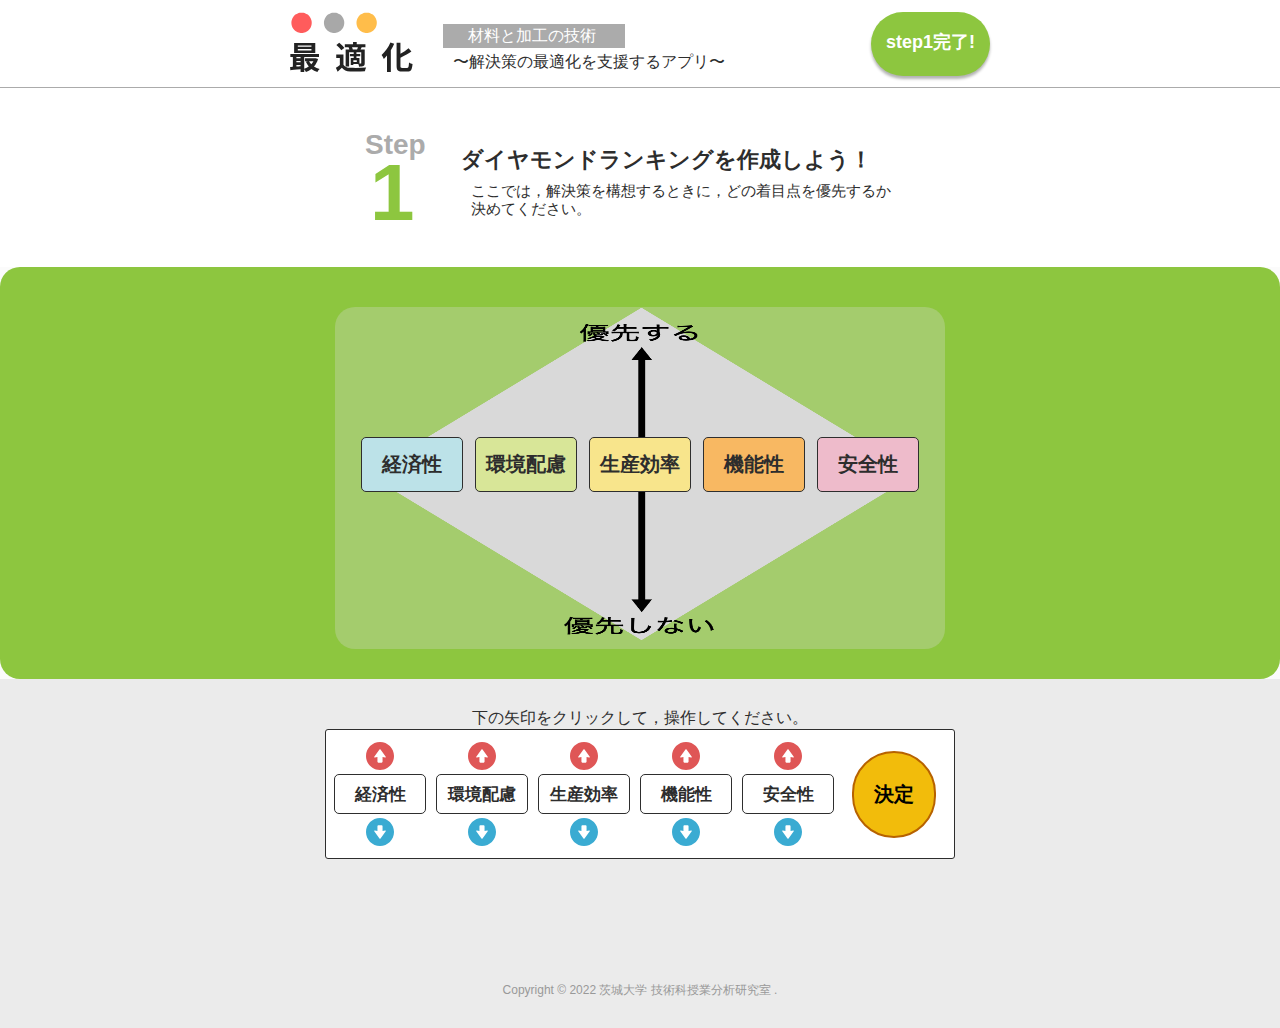
==== make_dia.html @ c6b3243c "Update make_dia.html" ====
<!DOCTYPE html>
<html lang="en">
<head>
    <meta charset="UTF-8">
    <meta http-equiv="X-UA-Compatible" content="IE=edge">
    <meta name="viewport" content="width=device-width, initial-scale=1.0">
    <title>TechApp</title>
    <link rel="stylesheet" href="sass/com_dia.css">
    <link rel="stylesheet" href="sass/make_dia.css">
</head>

<body>
    <header class="header">
        <div class="container">
            <div class="logo_area">
                <a href="./index.html"><img height="60px" src="./image/logo.svg" alt="最適化"></a>
                <div class="top_message">
                    <p class="naiyou_a">材料と加工の技術</p>
                    <p>〜解決策の最適化を支援するアプリ〜</p>
                </div>
            </div>
            <a href="./index.html" class="button_start">step1完了!</a>
        </div>
    </header>


    <main>
        <!-- 説明 -->
        <div class="explain">
            <div class="container">
                <div class="explain_area">
                    <div class="step_number">
                        <h3>Step</h3>
                        <div class="number">1</div>
                    </div>
                    <div class="step_message">
                        <h2>ダイヤモンドランキングを作成しよう！</h2>
                        <p>ここでは，解決策を構想するときに，どの着目点を優先するか決めてください。</p>
                    </div>
                </div>
            </div>
        </div>
        <!-- 説明終了 -->

        <!-- ダイヤモンド表示 -->
        <div class="rank_show">
            <div class="container">
                <div class="dia">
                    <div class="ranking">
                        <div class="rank1_items"></div>
                        <div class="rank2_items"></div>
                        <div class="rank3_items">
                            <h4 style="background-color:#bce2e8" id="keizai">経済性</h4>
                            <h4 style="background-color:#d8e698" id="kankyou">環境配慮</h4>
                            <h4 style="background-color:#f8e58c" id="kouritu">生産効率</h4>
                            <h4 style="background-color:#f8b862" id="kinou">機能性</h4>
                            <h4 style="background-color:#eebbcb" id="anzen">安全性</h4>
                        </div>
                        <div class="rank4_items"></div>
                        <div class="rank5_items"></div>
                    </div>
                </div>
                </div>
            </div>
        </div>

        <div class="rank_ope">
            <div class="continer">

                <div class="ope_box_exp">
                    <div class="message"><p>下の矢印をクリックして，操作してください。</p></div>
                </div>

                <div class="ope_box">
                    <div class="ope_area">
                        <div class="ope_buttons">
                            <button id="kei_up"><img src="./image/up.svg" alt="アップボタン"></button>
                            <h4 >経済性</h4>
                            <button id="kei_down"><img src="./image/down.svg" alt="ダウンボタン"></button>
                        </div>
                        <div class="ope_buttons">
                            <button id="kan_up"><img src="./image/up.svg" alt="アップボタン"></button>
                            <h4>環境配慮</h4>
                            <button id="kan_down"><img src="./image/down.svg" alt="ダウンボタン"></button>
                        </div>
                        <div class="ope_buttons">
                            <button id="kou_up"><img src="./image/up.svg" alt="アップボタン"></button>
                            <h4>生産効率</h4>
                            <button id="kou_down"><img src="./image/down.svg" alt="ダウンボタン"></button>
                        </div>
                        <div class="ope_buttons">
                            <button id="ki_up"><img src="./image/up.svg" alt="アップボタン"></button>
                            <h4>機能性</h4>
                            <button id="ki_down"><img src="./image/down.svg" alt="ダウンボタン"></button>
                        </div>
                        <div class="ope_buttons">
                            <button id="an_up"><img src="./image/up.svg" alt="アップボタン"></button>
                            <h4>安全性</h4>
                            <button id="an_down"><img src="./image/down.svg" alt="ダウンボタン"></button>
                        </div>
                    </div>
                    <div class="button_area">
                        <button class="decide">決定</button>
                    </div>
                </div>
            </div>
        </div>


        <!-- ダイヤモンド操作 -->

    </main>


    <footer class="footer">
        <p>Copyright © 2022 茨城大学 技術科授業分析研究室 .</p>
    </footer>

    <script src="./jquery-3.6.1.min.js"></script>
    <script src="./make_dia.js"></script>


</body>
---- sass/com_dia.css ----
/*! normalize.css v8.0.1 | MIT License | github.com/necolas/normalize.css */
/* Document
   ========================================================================== */
/**
 * 1. Correct the line height in all browsers.
 * 2. Prevent adjustments of font size after orientation changes in iOS.
 */
html {
  line-height: 1.15; /* 1 */
  -webkit-text-size-adjust: 100%; /* 2 */
}

/* Sections
   ========================================================================== */
/**
 * Remove the margin in all browsers.
 */
body {
  margin: 0;
}

/**
 * Render the `main` element consistently in IE.
 */
main {
  display: block;
}

/**
 * Correct the font size and margin on `h1` elements within `section` and
 * `article` contexts in Chrome, Firefox, and Safari.
 */
h1 {
  font-size: 2em;
  margin: 0.67em 0;
}

/* Grouping content
   ========================================================================== */
/**
 * 1. Add the correct box sizing in Firefox.
 * 2. Show the overflow in Edge and IE.
 */
hr {
  box-sizing: content-box; /* 1 */
  height: 0; /* 1 */
  overflow: visible; /* 2 */
}

/**
 * 1. Correct the inheritance and scaling of font size in all browsers.
 * 2. Correct the odd `em` font sizing in all browsers.
 */
pre {
  font-family: monospace, monospace; /* 1 */
  font-size: 1em; /* 2 */
}

/* Text-level semantics
   ========================================================================== */
/**
 * Remove the gray background on active links in IE 10.
 */
a {
  background-color: transparent;
}

/**
 * 1. Remove the bottom border in Chrome 57-
 * 2. Add the correct text decoration in Chrome, Edge, IE, Opera, and Safari.
 */
abbr[title] {
  border-bottom: none; /* 1 */
  text-decoration: underline; /* 2 */
  -webkit-text-decoration: underline dotted;
          text-decoration: underline dotted; /* 2 */
}

/**
 * Add the correct font weight in Chrome, Edge, and Safari.
 */
b,
strong {
  font-weight: bolder;
}

/**
 * 1. Correct the inheritance and scaling of font size in all browsers.
 * 2. Correct the odd `em` font sizing in all browsers.
 */
code,
kbd,
samp {
  font-family: monospace, monospace; /* 1 */
  font-size: 1em; /* 2 */
}

/**
 * Add the correct font size in all browsers.
 */
small {
  font-size: 80%;
}

/**
 * Prevent `sub` and `sup` elements from affecting the line height in
 * all browsers.
 */
sub,
sup {
  font-size: 75%;
  line-height: 0;
  position: relative;
  vertical-align: baseline;
}

sub {
  bottom: -0.25em;
}

sup {
  top: -0.5em;
}

/* Embedded content
   ========================================================================== */
/**
 * Remove the border on images inside links in IE 10.
 */
img {
  border-style: none;
}

/* Forms
   ========================================================================== */
/**
 * 1. Change the font styles in all browsers.
 * 2. Remove the margin in Firefox and Safari.
 */
button,
input,
optgroup,
select,
textarea {
  font-family: inherit; /* 1 */
  font-size: 100%; /* 1 */
  line-height: 1.15; /* 1 */
  margin: 0; /* 2 */
}

/**
 * Show the overflow in IE.
 * 1. Show the overflow in Edge.
 */
button,
input { /* 1 */
  overflow: visible;
}

/**
 * Remove the inheritance of text transform in Edge, Firefox, and IE.
 * 1. Remove the inheritance of text transform in Firefox.
 */
button,
select { /* 1 */
  text-transform: none;
}

/**
 * Correct the inability to style clickable types in iOS and Safari.
 */
button,
[type=button],
[type=reset],
[type=submit] {
  -webkit-appearance: button;
}

/**
 * Remove the inner border and padding in Firefox.
 */
button::-moz-focus-inner,
[type=button]::-moz-focus-inner,
[type=reset]::-moz-focus-inner,
[type=submit]::-moz-focus-inner {
  border-style: none;
  padding: 0;
}

/**
 * Restore the focus styles unset by the previous rule.
 */
button:-moz-focusring,
[type=button]:-moz-focusring,
[type=reset]:-moz-focusring,
[type=submit]:-moz-focusring {
  outline: 1px dotted ButtonText;
}

/**
 * Correct the padding in Firefox.
 */
fieldset {
  padding: 0.35em 0.75em 0.625em;
}

/**
 * 1. Correct the text wrapping in Edge and IE.
 * 2. Correct the color inheritance from `fieldset` elements in IE.
 * 3. Remove the padding so developers are not caught out when they zero out
 *    `fieldset` elements in all browsers.
 */
legend {
  box-sizing: border-box; /* 1 */
  color: inherit; /* 2 */
  display: table; /* 1 */
  max-width: 100%; /* 1 */
  padding: 0; /* 3 */
  white-space: normal; /* 1 */
}

/**
 * Add the correct vertical alignment in Chrome, Firefox, and Opera.
 */
progress {
  vertical-align: baseline;
}

/**
 * Remove the default vertical scrollbar in IE 10+.
 */
textarea {
  overflow: auto;
}

/**
 * 1. Add the correct box sizing in IE 10.
 * 2. Remove the padding in IE 10.
 */
[type=checkbox],
[type=radio] {
  box-sizing: border-box; /* 1 */
  padding: 0; /* 2 */
}

/**
 * Correct the cursor style of increment and decrement buttons in Chrome.
 */
[type=number]::-webkit-inner-spin-button,
[type=number]::-webkit-outer-spin-button {
  height: auto;
}

/**
 * 1. Correct the odd appearance in Chrome and Safari.
 * 2. Correct the outline style in Safari.
 */
[type=search] {
  -webkit-appearance: textfield; /* 1 */
  outline-offset: -2px; /* 2 */
}

/**
 * Remove the inner padding in Chrome and Safari on macOS.
 */
[type=search]::-webkit-search-decoration {
  -webkit-appearance: none;
}

/**
 * 1. Correct the inability to style clickable types in iOS and Safari.
 * 2. Change font properties to `inherit` in Safari.
 */
::-webkit-file-upload-button {
  -webkit-appearance: button; /* 1 */
  font: inherit; /* 2 */
}

/* Interactive
   ========================================================================== */
/*
 * Add the correct display in Edge, IE 10+, and Firefox.
 */
details {
  display: block;
}

/*
 * Add the correct display in all browsers.
 */
summary {
  display: list-item;
}

/* Misc
   ========================================================================== */
/**
 * Add the correct display in IE 10+.
 */
template {
  display: none;
}

/**
 * Add the correct display in IE 10.
 */
[hidden] {
  display: none;
}

.ranking {
  background-image: url(../image/dia_back.png);
  background-size: 90% 100%;
  background-repeat: no-repeat;
  background-position: center;
  width: 570px;
  min-height: 200px;
  margin: 0px auto;
  padding: 71px 20px;
  display: grid;
  grid-template-columns: auto;
  grid-template-rows: auto auto auto auto auto;
  gap: 0px 2px;
  grid-template-areas: "rank1_area" "rank2_area" "rank3_area" "rank4_area" "rank5_area";
}
.ranking h4 {
  font-size: 20px;
  text-align: center;
  width: 80px;
  height: 23px;
  padding: 15px 10px;
  border: 1px solid #2e2e2e;
  border-radius: 5px;
  display: inline-block;
  margin: 6px;
  background-color: #fff;
}
.ranking .rank1_items {
  grid-area: rank1_area;
  display: flex;
  justify-content: center;
}
.ranking .rank2_items {
  grid-area: rank2_area;
  display: flex;
  justify-content: center;
}
.ranking .rank3_items {
  grid-area: rank3_area;
  display: flex;
  justify-content: center;
}
.ranking .rank4_items {
  grid-area: rank4_area;
  display: flex;
  justify-content: center;
}
.ranking .rank5_items {
  grid-area: rank5_area;
  display: flex;
  justify-content: center;
}/*# sourceMappingURL=com_dia.css.map */
---- sass/make_dia.css ----
@charset "UTF-8";
/*! normalize.css v8.0.1 | MIT License | github.com/necolas/normalize.css */
/* Document
   ========================================================================== */
/**
 * 1. Correct the line height in all browsers.
 * 2. Prevent adjustments of font size after orientation changes in iOS.
 */
html {
  line-height: 1.15; /* 1 */
  -webkit-text-size-adjust: 100%; /* 2 */
}

/* Sections
   ========================================================================== */
/**
 * Remove the margin in all browsers.
 */
body {
  margin: 0;
}

/**
 * Render the `main` element consistently in IE.
 */
main {
  display: block;
}

/**
 * Correct the font size and margin on `h1` elements within `section` and
 * `article` contexts in Chrome, Firefox, and Safari.
 */
h1 {
  font-size: 2em;
  margin: 0.67em 0;
}

/* Grouping content
   ========================================================================== */
/**
 * 1. Add the correct box sizing in Firefox.
 * 2. Show the overflow in Edge and IE.
 */
hr {
  box-sizing: content-box; /* 1 */
  height: 0; /* 1 */
  overflow: visible; /* 2 */
}

/**
 * 1. Correct the inheritance and scaling of font size in all browsers.
 * 2. Correct the odd `em` font sizing in all browsers.
 */
pre {
  font-family: monospace, monospace; /* 1 */
  font-size: 1em; /* 2 */
}

/* Text-level semantics
   ========================================================================== */
/**
 * Remove the gray background on active links in IE 10.
 */
a {
  background-color: transparent;
}

/**
 * 1. Remove the bottom border in Chrome 57-
 * 2. Add the correct text decoration in Chrome, Edge, IE, Opera, and Safari.
 */
abbr[title] {
  border-bottom: none; /* 1 */
  text-decoration: underline; /* 2 */
  -webkit-text-decoration: underline dotted;
          text-decoration: underline dotted; /* 2 */
}

/**
 * Add the correct font weight in Chrome, Edge, and Safari.
 */
b,
strong {
  font-weight: bolder;
}

/**
 * 1. Correct the inheritance and scaling of font size in all browsers.
 * 2. Correct the odd `em` font sizing in all browsers.
 */
code,
kbd,
samp {
  font-family: monospace, monospace; /* 1 */
  font-size: 1em; /* 2 */
}

/**
 * Add the correct font size in all browsers.
 */
small {
  font-size: 80%;
}

/**
 * Prevent `sub` and `sup` elements from affecting the line height in
 * all browsers.
 */
sub,
sup {
  font-size: 75%;
  line-height: 0;
  position: relative;
  vertical-align: baseline;
}

sub {
  bottom: -0.25em;
}

sup {
  top: -0.5em;
}

/* Embedded content
   ========================================================================== */
/**
 * Remove the border on images inside links in IE 10.
 */
img {
  border-style: none;
}

/* Forms
   ========================================================================== */
/**
 * 1. Change the font styles in all browsers.
 * 2. Remove the margin in Firefox and Safari.
 */
button,
input,
optgroup,
select,
textarea {
  font-family: inherit; /* 1 */
  font-size: 100%; /* 1 */
  line-height: 1.15; /* 1 */
  margin: 0; /* 2 */
}

/**
 * Show the overflow in IE.
 * 1. Show the overflow in Edge.
 */
button,
input { /* 1 */
  overflow: visible;
}

/**
 * Remove the inheritance of text transform in Edge, Firefox, and IE.
 * 1. Remove the inheritance of text transform in Firefox.
 */
button,
select { /* 1 */
  text-transform: none;
}

/**
 * Correct the inability to style clickable types in iOS and Safari.
 */
button,
[type=button],
[type=reset],
[type=submit] {
  -webkit-appearance: button;
}

/**
 * Remove the inner border and padding in Firefox.
 */
button::-moz-focus-inner,
[type=button]::-moz-focus-inner,
[type=reset]::-moz-focus-inner,
[type=submit]::-moz-focus-inner {
  border-style: none;
  padding: 0;
}

/**
 * Restore the focus styles unset by the previous rule.
 */
button:-moz-focusring,
[type=button]:-moz-focusring,
[type=reset]:-moz-focusring,
[type=submit]:-moz-focusring {
  outline: 1px dotted ButtonText;
}

/**
 * Correct the padding in Firefox.
 */
fieldset {
  padding: 0.35em 0.75em 0.625em;
}

/**
 * 1. Correct the text wrapping in Edge and IE.
 * 2. Correct the color inheritance from `fieldset` elements in IE.
 * 3. Remove the padding so developers are not caught out when they zero out
 *    `fieldset` elements in all browsers.
 */
legend {
  box-sizing: border-box; /* 1 */
  color: inherit; /* 2 */
  display: table; /* 1 */
  max-width: 100%; /* 1 */
  padding: 0; /* 3 */
  white-space: normal; /* 1 */
}

/**
 * Add the correct vertical alignment in Chrome, Firefox, and Opera.
 */
progress {
  vertical-align: baseline;
}

/**
 * Remove the default vertical scrollbar in IE 10+.
 */
textarea {
  overflow: auto;
}

/**
 * 1. Add the correct box sizing in IE 10.
 * 2. Remove the padding in IE 10.
 */
[type=checkbox],
[type=radio] {
  box-sizing: border-box; /* 1 */
  padding: 0; /* 2 */
}

/**
 * Correct the cursor style of increment and decrement buttons in Chrome.
 */
[type=number]::-webkit-inner-spin-button,
[type=number]::-webkit-outer-spin-button {
  height: auto;
}

/**
 * 1. Correct the odd appearance in Chrome and Safari.
 * 2. Correct the outline style in Safari.
 */
[type=search] {
  -webkit-appearance: textfield; /* 1 */
  outline-offset: -2px; /* 2 */
}

/**
 * Remove the inner padding in Chrome and Safari on macOS.
 */
[type=search]::-webkit-search-decoration {
  -webkit-appearance: none;
}

/**
 * 1. Correct the inability to style clickable types in iOS and Safari.
 * 2. Change font properties to `inherit` in Safari.
 */
::-webkit-file-upload-button {
  -webkit-appearance: button; /* 1 */
  font: inherit; /* 2 */
}

/* Interactive
   ========================================================================== */
/*
 * Add the correct display in Edge, IE 10+, and Firefox.
 */
details {
  display: block;
}

/*
 * Add the correct display in all browsers.
 */
summary {
  display: list-item;
}

/* Misc
   ========================================================================== */
/**
 * Add the correct display in IE 10+.
 */
template {
  display: none;
}

/**
 * Add the correct display in IE 10.
 */
[hidden] {
  display: none;
}

body {
  font-family: "Noto Sans Bold", "Helvetica Neue", Helvetica, Arial, Verdana, Roboto, "ヒラギノ角ゴ Pro W3", "Hiragino Kaku Gothic Pro", "Meiryo UI", "メイリオ", Meiryo, "ＭＳ Ｐゴシック", "MS PGothic", sans-serif;
  color: #2d2d2d;
  background-color: #ebebeb;
}
body p {
  margin: 0;
}

main {
  background-color: #fbfbfb;
  margin-top: 87px;
}

.container {
  width: 700px;
  padding: 0 30px;
  margin: 0 auto;
}

a {
  text-decoration: none;
}

.header {
  height: 87px;
  background-color: #fff;
  border-bottom: 1px solid #ababab;
  position: fixed;
  top: 0px;
  left: 0px;
  z-index: 99;
  inset: 0;
  margin: 0 auto;
}
.header .container {
  display: flex;
  justify-content: space-between;
}

.logo_area {
  display: flex;
  align-items: flex-end;
  margin: 12px 0px;
  gap: 30px;
}
.logo_area p {
  font-size: 16px;
  padding: 5px 10px;
}
.logo_area .naiyou_a {
  color: #ffffff;
  background-color: #ababab;
  padding: 3px 25px;
  width: 132px;
}

.button_start {
  /* ブラウザ特有のスタイルを無効に */
  -moz-appearance: none;
  -webkit-appearance: none;
  appearance: none;
  color: #ffffff;
  font-size: 18px;
  font-weight: bold;
  background-color: #8DC63F;
  display: block;
  padding: 20px 15px;
  margin: 12px 0px;
  border-radius: 100px;
  transition: 0.2s;
  box-shadow: 0px 3px 3px 0 rgba(0, 0, 0, 0.3);
}
.button_start:hover {
  background-color: white;
  color: #8DC63F;
  border: 1px solid #8DC63F;
  box-shadow: none;
}

.explain {
  background-color: #fff;
}

.explain_area {
  display: flex;
  align-items: center;
  gap: 23px;
  margin: 0px auto;
  width: 550px;
  padding: 40px 0px;
  background-color: #fff;
}

.step_number h3 {
  font-size: 28px;
  color: #ababab;
  margin: 0px;
}
.step_number .number {
  font-size: 80px;
  line-height: 0.8;
  margin-right: 23px;
  margin-left: 5px;
  font-weight: bold;
  color: #8DC63F;
}

.step_message h2 {
  font-size: 22px;
  margin: 0px;
  padding-top: 20px;
}
.step_message p {
  font-size: 15px;
  padding: 10px;
}

.ranking {
  background-color: #a4cc6d;
  border-radius: 20px;
}

.rank_show {
  background-color: #8DC63F;
  padding: 40px 0px 30px;
  border-radius: 20px;
  position: -webkit-sticky;
  position: sticky;
  top: 0px;
  z-index: 130;
}

.rank_ope {
  background-color: #ebebeb;
  height: 300px;
}

.ope_box {
  display: flex;
  justify-content: space-between;
  margin: 0 auto;
  width: 620px;
  padding: 8px 0px 8px 8px;
  border-radius: 3px;
  background-color: #fff;
  border: 1px solid #2d2d2d;
  position: -webkit-sticky;
  position: sticky;
}

.ope_box_exp .message {
  text-align: center;
  padding: 30px 0px 2px;
}

.ope_area {
  display: flex;
  justify-content: center;
  gap: 10px;
}

.ope_buttons h4 {
  font-size: 17px;
  text-align: center;
  width: 70px;
  height: 18px;
  padding: 10px 10px;
  border: 1px solid #2e2e2e;
  border-radius: 5px;
  display: block;
  margin: 0px;
  background-color: #fff;
}
.ope_buttons img {
  display: block;
  height: 28px;
  width: 28px;
  margin: 3px auto;
}
.ope_buttons button {
  display: block;
  border: none;
  width: 100%;
  margin: 0 auto;
  background-color: #fff;
}
.ope_buttons button:hover {
  cursor: pointer;
  background-color: #ebebeb;
}

.button_area {
  margin: auto auto;
}
.button_area .decide {
  padding: 30px 20px;
  width: 100%;
  font-size: 20px;
  font-weight: bold;
  border-radius: 100px;
  border: 2px solid rgb(183, 98, 0);
  background-color: #f2bc0b;
}
.button_area .decide:hover {
  background-color: #ffffff;
  color: rgb(183, 98, 0);
  cursor: pointer;
}

.footer {
  font-size: 12px;
  color: #999;
  display: block;
  background-color: #ebebeb;
  text-align: center;
  padding: 5px 0px 30px;
}/*# sourceMappingURL=make_dia.css.map */
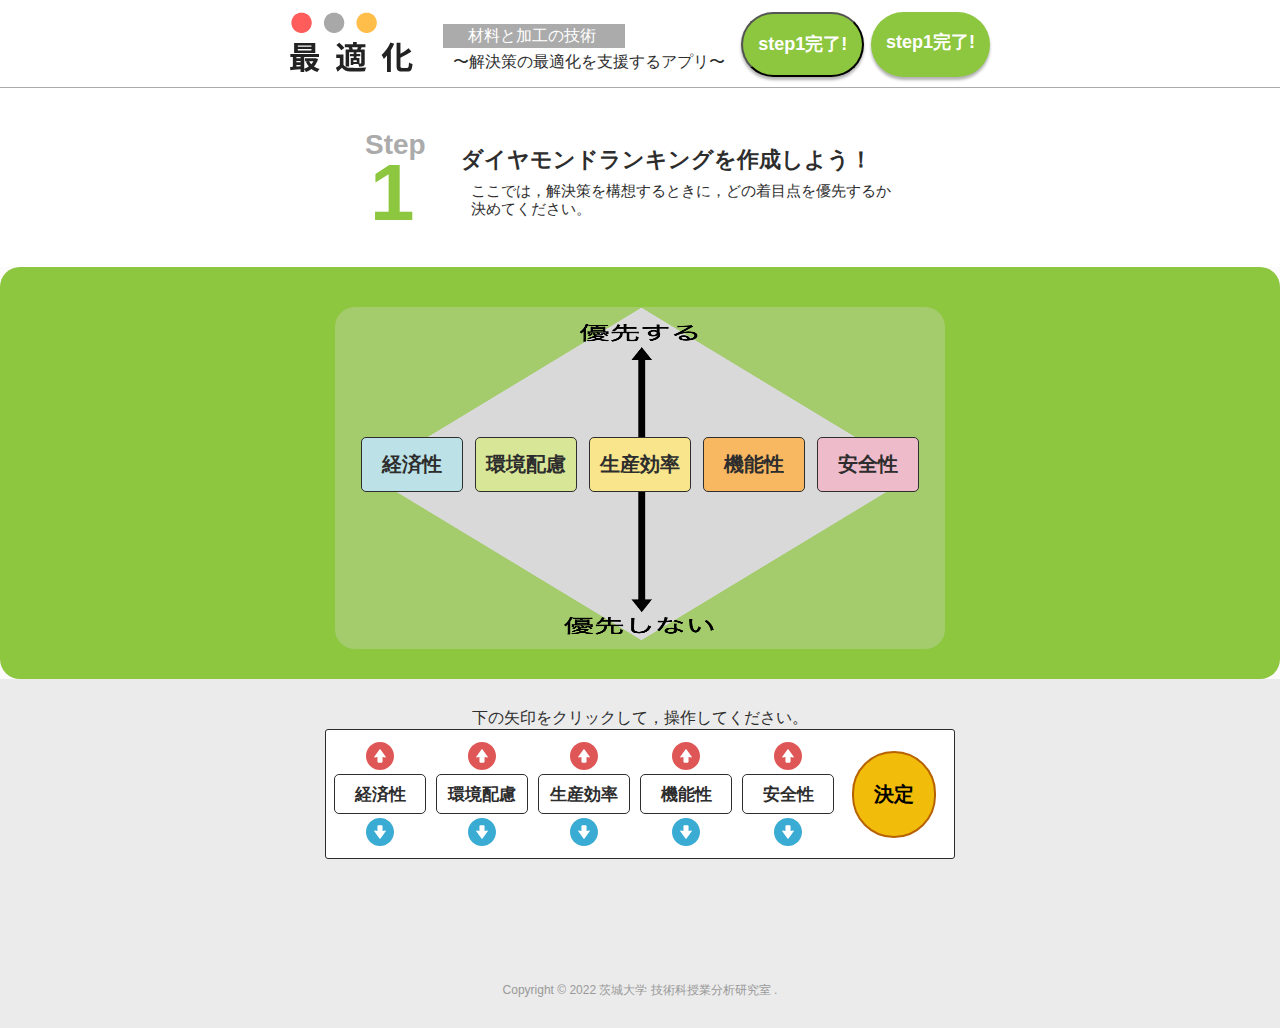
==== commit 62ed44fe: "Update make_dia.html" ====
--- a/make_dia.html
+++ b/make_dia.html
@@ -19,7 +19,8 @@
                     <p>〜解決策の最適化を支援するアプリ〜</p>
                 </div>
             </div>
-            <a href="./index.html" class="button_start">step1完了!</a>
+            <button class="button_start">step1完了!</button>
+            <a href="#" class="button_start">step1完了!</a>
         </div>
     </header>
 
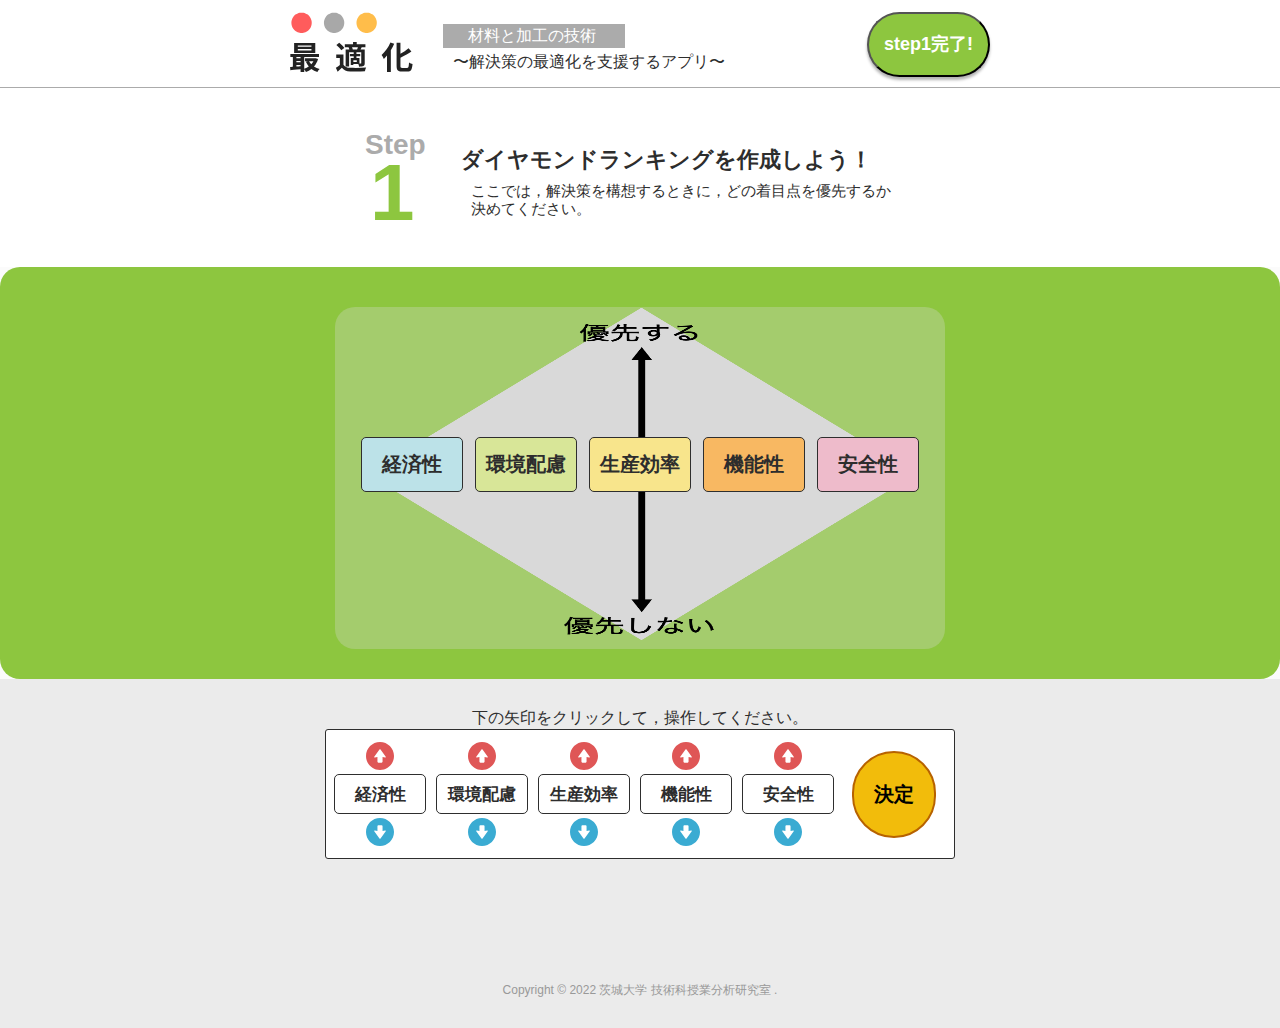
==== commit 0f54fb49: "Update make_dia.html" ====
--- a/make_dia.html
+++ b/make_dia.html
@@ -20,7 +20,6 @@
                 </div>
             </div>
             <button class="button_start">step1完了!</button>
-            <a href="#" class="button_start">step1完了!</a>
         </div>
     </header>
 
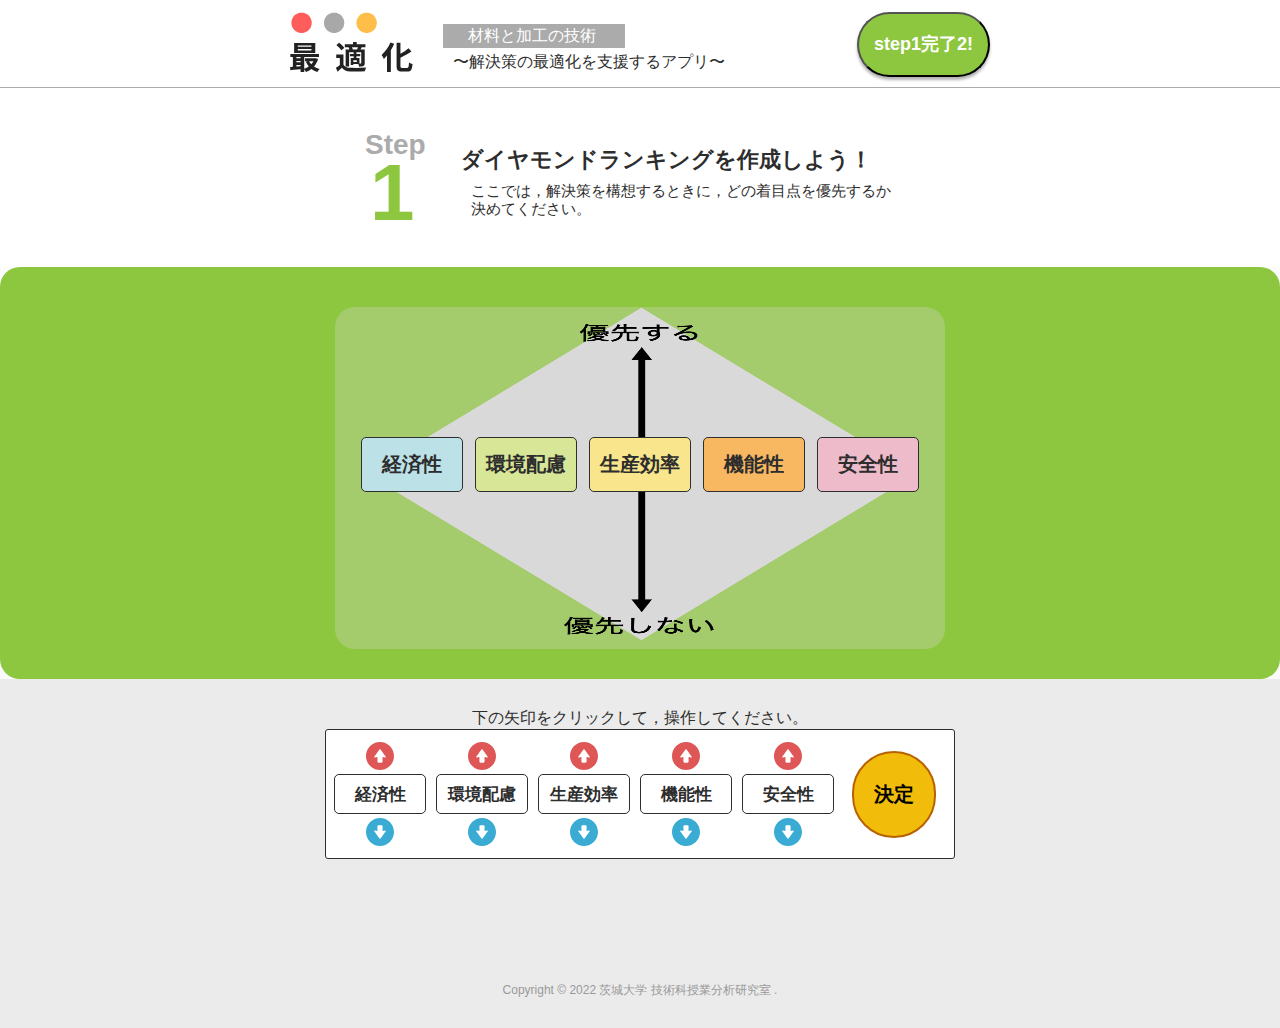
==== commit 8e53f0ba: "Update make_dia.html" ====
--- a/make_dia.html
+++ b/make_dia.html
@@ -19,7 +19,7 @@
                     <p>〜解決策の最適化を支援するアプリ〜</p>
                 </div>
             </div>
-            <button class="button_start">step1完了!</button>
+            <button class="button_start">step1完了2!</button>
         </div>
     </header>
 
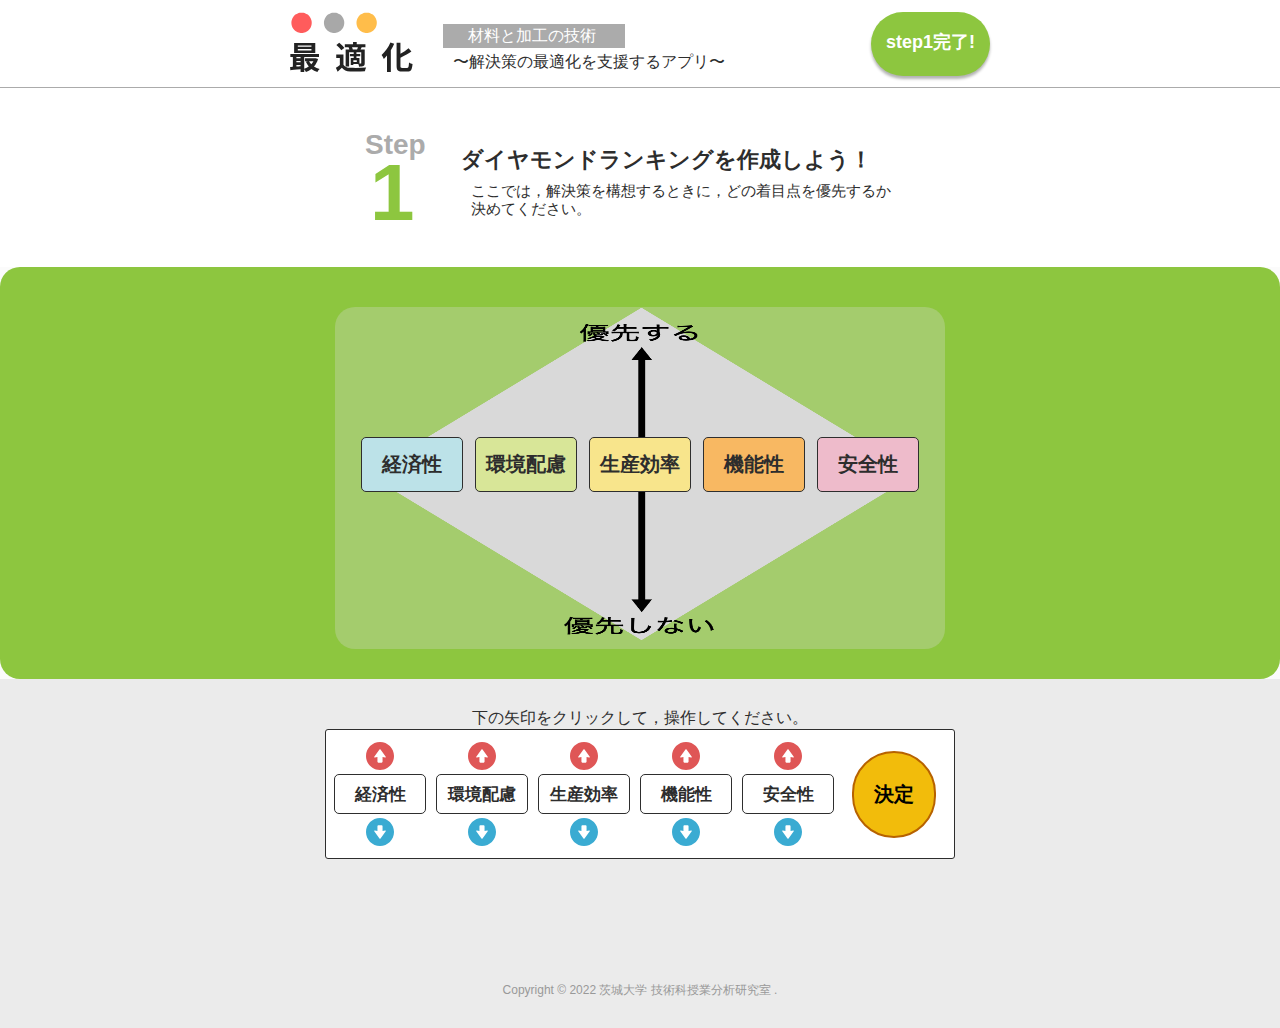
==== commit 6236731a: "Update make_dia.html" ====
--- a/make_dia.html
+++ b/make_dia.html
@@ -19,7 +19,7 @@
                     <p>〜解決策の最適化を支援するアプリ〜</p>
                 </div>
             </div>
-            <button class="button_start">step1完了2!</button>
+            <a href="#" class="button_start">step1完了!</a>
         </div>
     </header>
 
